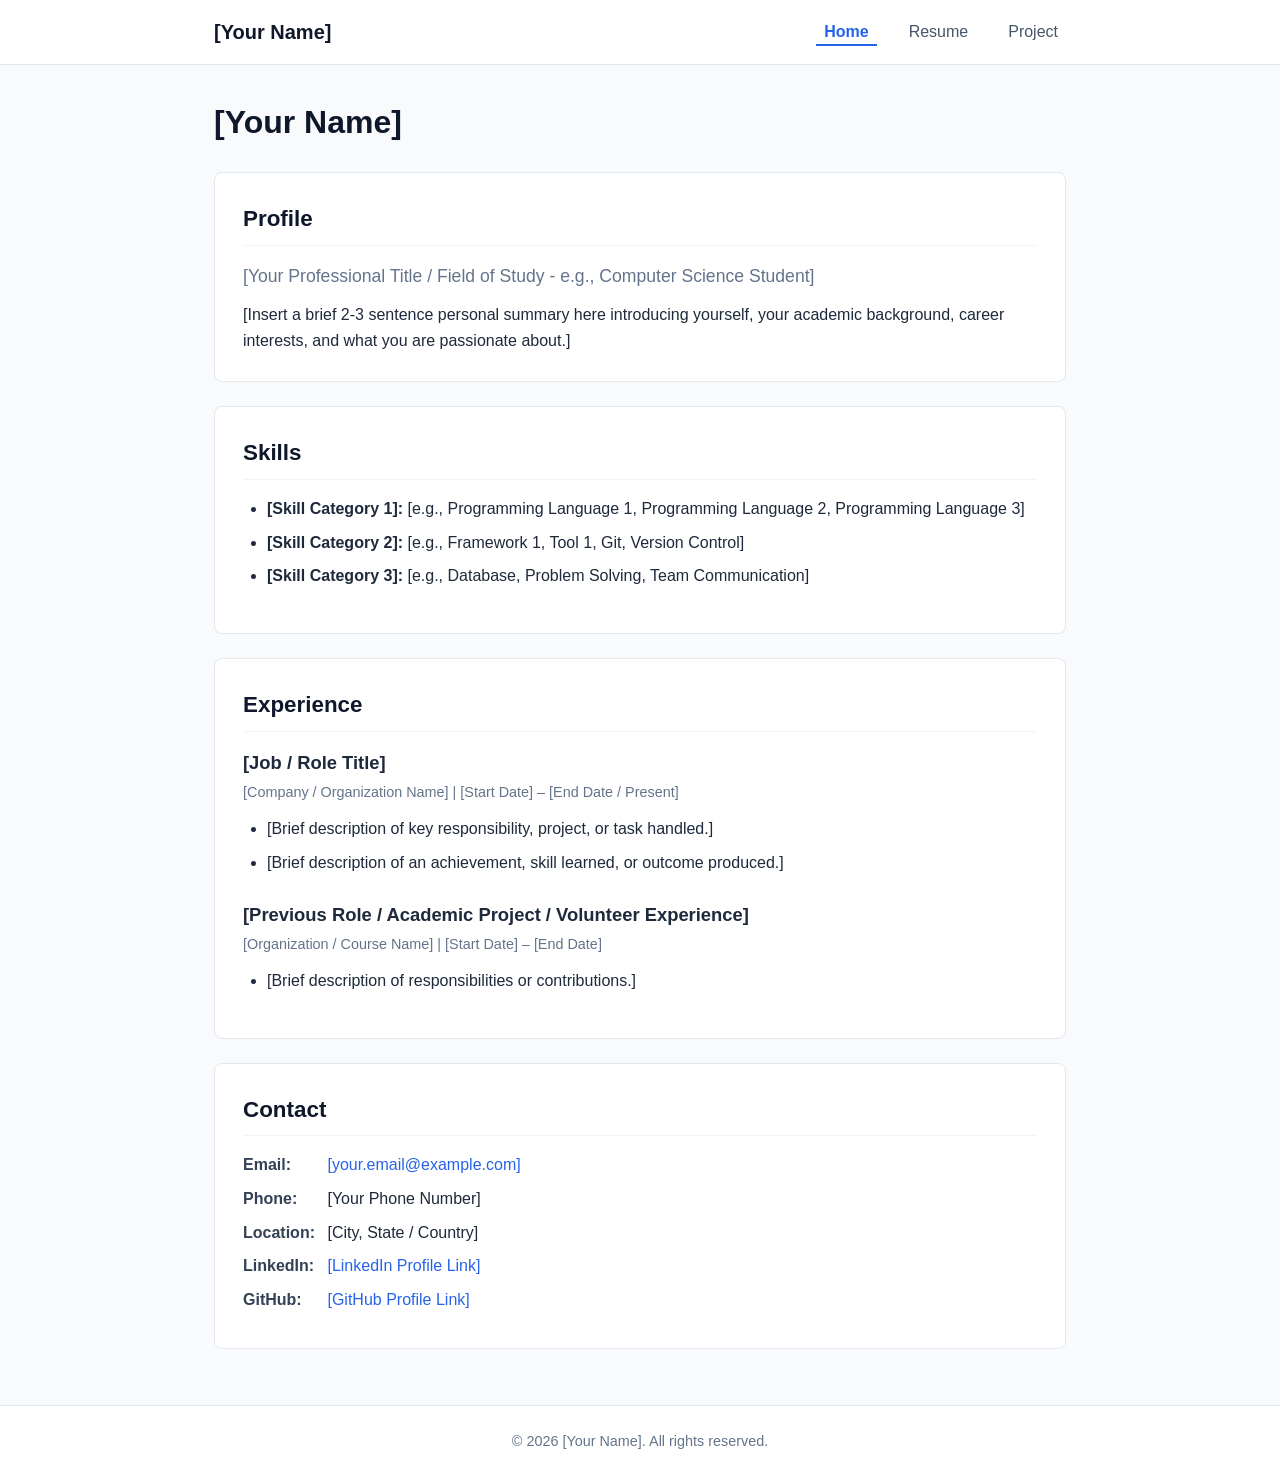
==== index.html @ 3ac66faf "Create initial website structure" ====
<!DOCTYPE html>
<html lang="en">
<head>
    <meta charset="UTF-8">
    <meta name="viewport" content="width=device-width, initial-scale=1.0">
    <meta name="description" content="Portfolio of [Your Name] - Professional portfolio featuring profile, skills, experience, and contact details.">
    <title>Home | [Your Name] Portfolio</title>
    <link rel="stylesheet" href="styles.css">
</head>
<body>

    <!-- Header & Navigation -->
    <header class="site-header">
        <div class="nav-container">
            <a href="index.html" class="site-title">[Your Name]</a>
            <nav class="navbar" aria-label="Main Navigation">
                <ul>
                    <li><a href="index.html" class="active">Home</a></li>
                    <li><a href="resume.html">Resume</a></li>
                    <li><a href="project.html">Project</a></li>
                </ul>
            </nav>
        </div>
    </header>

    <!-- Main Content -->
    <main class="container">
        <h1 class="page-title">[Your Name]</h1>

        <!-- Profile Section -->
        <section id="profile" class="section">
            <h2>Profile</h2>
            <p class="subtitle">[Your Professional Title / Field of Study - e.g., Computer Science Student]</p>
            <p>[Insert a brief 2-3 sentence personal summary here introducing yourself, your academic background, career interests, and what you are passionate about.]</p>
        </section>

        <!-- Skills Section -->
        <section id="skills" class="section">
            <h2>Skills</h2>
            <ul class="content-list">
                <li><strong>[Skill Category 1]:</strong> [e.g., Programming Language 1, Programming Language 2, Programming Language 3]</li>
                <li><strong>[Skill Category 2]:</strong> [e.g., Framework 1, Tool 1, Git, Version Control]</li>
                <li><strong>[Skill Category 3]:</strong> [e.g., Database, Problem Solving, Team Communication]</li>
            </ul>
        </section>

        <!-- Experience Section -->
        <section id="experience" class="section">
            <h2>Experience</h2>
            <div class="entry">
                <h3>[Job / Role Title]</h3>
                <p class="date-text">[Company / Organization Name] | [Start Date] &ndash; [End Date / Present]</p>
                <ul class="content-list">
                    <li>[Brief description of key responsibility, project, or task handled.]</li>
                    <li>[Brief description of an achievement, skill learned, or outcome produced.]</li>
                </ul>
            </div>
            <div class="entry">
                <h3>[Previous Role / Academic Project / Volunteer Experience]</h3>
                <p class="date-text">[Organization / Course Name] | [Start Date] &ndash; [End Date]</p>
                <ul class="content-list">
                    <li>[Brief description of responsibilities or contributions.]</li>
                </ul>
            </div>
        </section>

        <!-- Contact Section -->
        <section id="contact" class="section">
            <h2>Contact</h2>
            <ul class="contact-list">
                <li><strong>Email:</strong> <a href="mailto:your.email@example.com">[your.email@example.com]</a></li>
                <li><strong>Phone:</strong> [Your Phone Number]</li>
                <li><strong>Location:</strong> [City, State / Country]</li>
                <li><strong>LinkedIn:</strong> <a href="#">[LinkedIn Profile Link]</a></li>
                <li><strong>GitHub:</strong> <a href="#">[GitHub Profile Link]</a></li>
            </ul>
        </section>
    </main>

    <!-- Footer -->
    <footer class="site-footer">
        <p>&copy; 2026 [Your Name]. All rights reserved.</p>
    </footer>

</body>
</html>
---- styles.css ----
/* ==========================================================================
   Base Styles & Reset
   ========================================================================== */
* {
    box-sizing: border-box;
    margin: 0;
    padding: 0;
}

body {
    font-family: -apple-system, BlinkMacSystemFont, "Segoe UI", Roboto, "Helvetica Neue", Arial, sans-serif;
    line-height: 1.6;
    color: #1e293b;
    background-color: #f8fafc;
    min-height: 100vh;
    display: flex;
    flex-direction: column;
}

/* ==========================================================================
   Header & Navigation
   ========================================================================== */
.site-header {
    background-color: #ffffff;
    border-bottom: 1px solid #e2e8f0;
    position: sticky;
    top: 0;
}

.nav-container {
    max-width: 900px;
    margin: 0 auto;
    padding: 1rem 1.5rem;
    display: flex;
    justify-content: space-between;
    align-items: center;
}

.site-title {
    font-size: 1.25rem;
    font-weight: 700;
    color: #0f172a;
    text-decoration: none;
}

.navbar ul {
    list-style: none;
    display: flex;
    gap: 1.5rem;
}

.navbar a {
    text-decoration: none;
    color: #475569;
    font-weight: 500;
    padding: 0.25rem 0.5rem;
}

.navbar a:hover {
    color: #2563eb;
}

.navbar a.active {
    color: #2563eb;
    border-bottom: 2px solid #2563eb;
    font-weight: 600;
}

/* ==========================================================================
   Main Content Layout
   ========================================================================== */
.container {
    max-width: 900px;
    width: 100%;
    margin: 2rem auto;
    padding: 0 1.5rem;
    flex: 1;
}

.page-title {
    font-size: 2rem;
    font-weight: 700;
    color: #0f172a;
    margin-bottom: 1.5rem;
}

/* ==========================================================================
   Content Sections
   ========================================================================== */
.section {
    background-color: #ffffff;
    border: 1px solid #e2e8f0;
    border-radius: 8px;
    padding: 1.75rem;
    margin-bottom: 1.5rem;
}

.section h2 {
    font-size: 1.4rem;
    color: #0f172a;
    margin-bottom: 1rem;
    border-bottom: 1px solid #f1f5f9;
    padding-bottom: 0.5rem;
}

.section h3 {
    font-size: 1.15rem;
    color: #1e293b;
    margin-top: 1rem;
    margin-bottom: 0.25rem;
}

.subtitle {
    font-size: 1.1rem;
    color: #64748b;
    margin-bottom: 1rem;
}

.date-text {
    font-size: 0.9rem;
    color: #64748b;
    margin-bottom: 0.5rem;
}

.section p {
    margin-bottom: 0.75rem;
}

.section p:last-child {
    margin-bottom: 0;
}

/* ==========================================================================
   Lists & Items
   ========================================================================== */
.content-list {
    margin-left: 1.5rem;
    margin-bottom: 1rem;
}

.content-list li {
    margin-bottom: 0.5rem;
}

.entry {
    margin-bottom: 1.5rem;
}

.entry:last-child {
    margin-bottom: 0;
}

/* ==========================================================================
   Contact & Links
   ========================================================================== */
.contact-list {
    list-style: none;
}

.contact-list li {
    margin-bottom: 0.5rem;
}

.contact-list strong {
    color: #334155;
    display: inline-block;
    min-width: 80px;
}

.contact-list a,
.entry a {
    color: #2563eb;
    text-decoration: none;
}

.contact-list a:hover,
.entry a:hover {
    text-decoration: underline;
}

/* ==========================================================================
   Footer
   ========================================================================== */
.site-footer {
    background-color: #ffffff;
    border-top: 1px solid #e2e8f0;
    text-align: center;
    padding: 1.5rem;
    font-size: 0.9rem;
    color: #64748b;
    margin-top: auto;
}

/* ==========================================================================
   Responsive Design (Mobile)
   ========================================================================== */
@media (max-width: 600px) {
    .nav-container {
        flex-direction: column;
        gap: 0.75rem;
        align-items: flex-start;
    }

    .navbar ul {
        gap: 1rem;
    }

    .page-title {
        font-size: 1.6rem;
    }

    .section {
        padding: 1.25rem;
    }
}
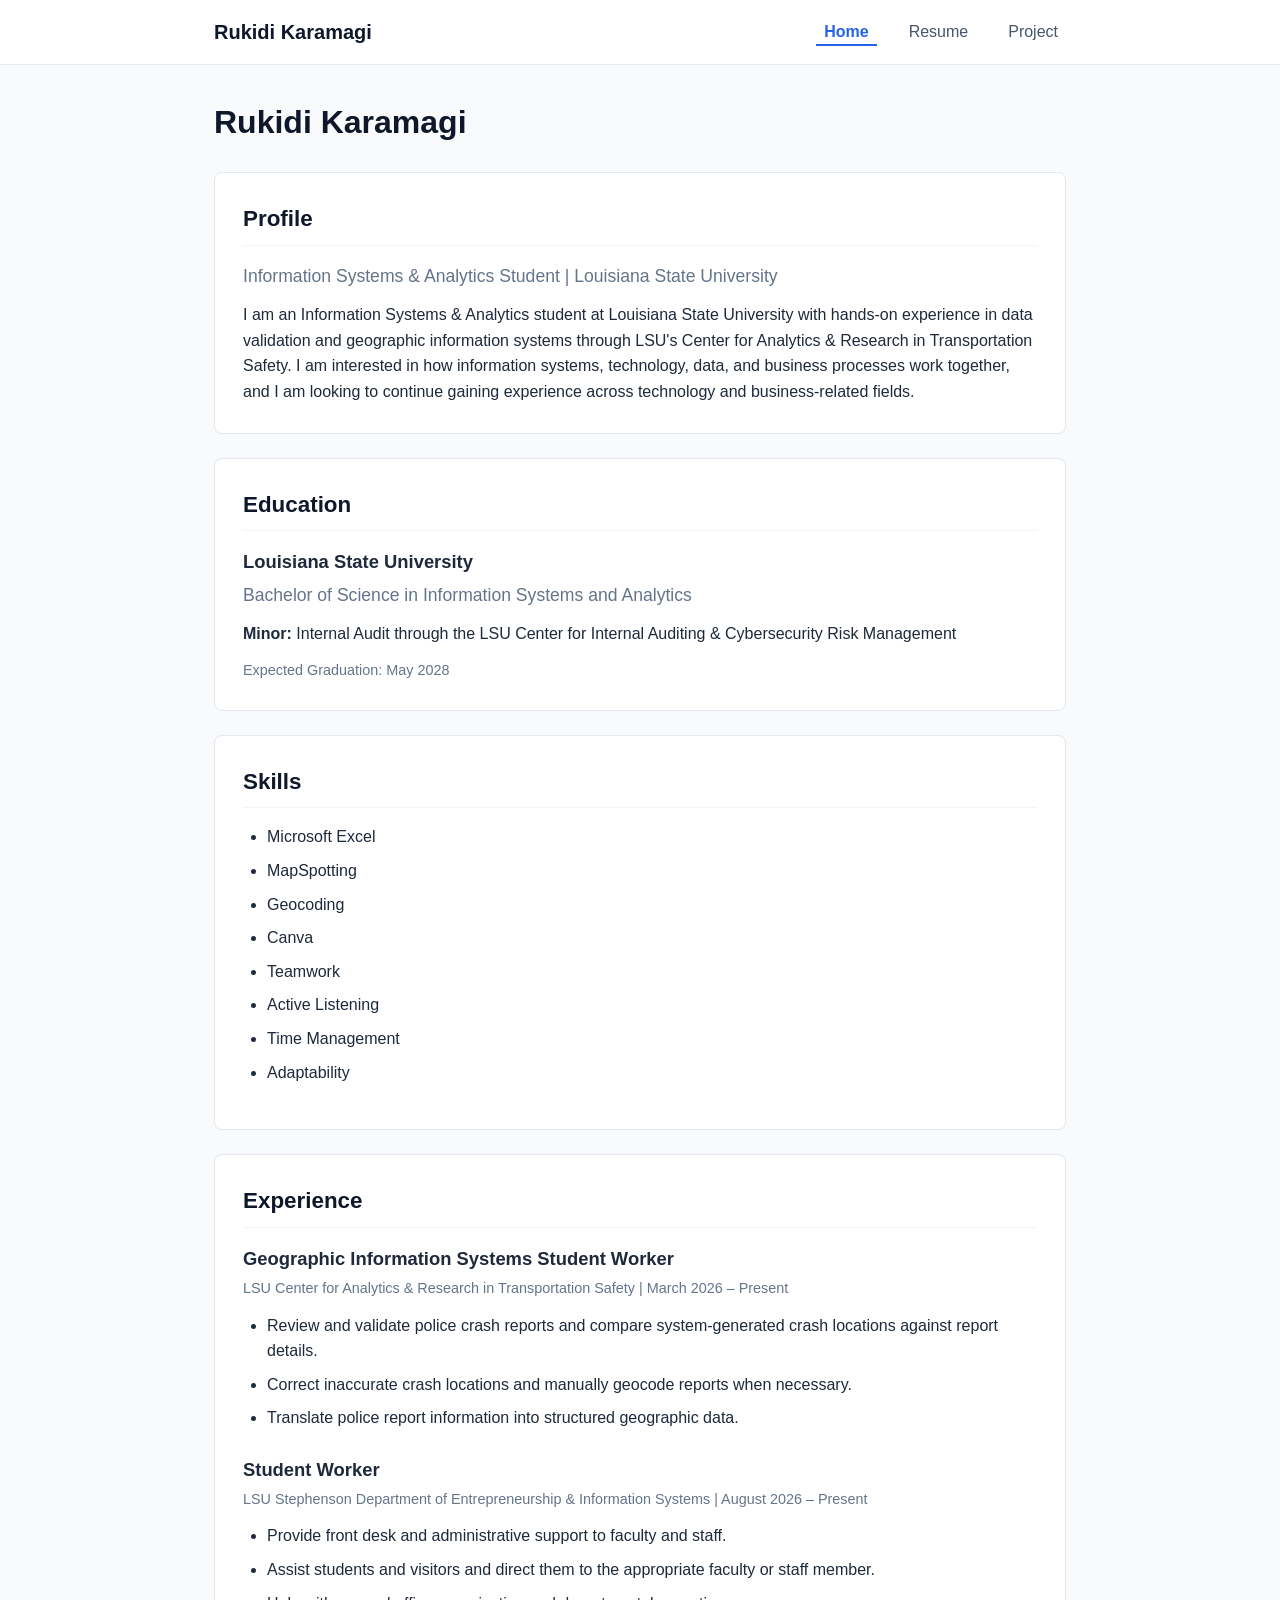
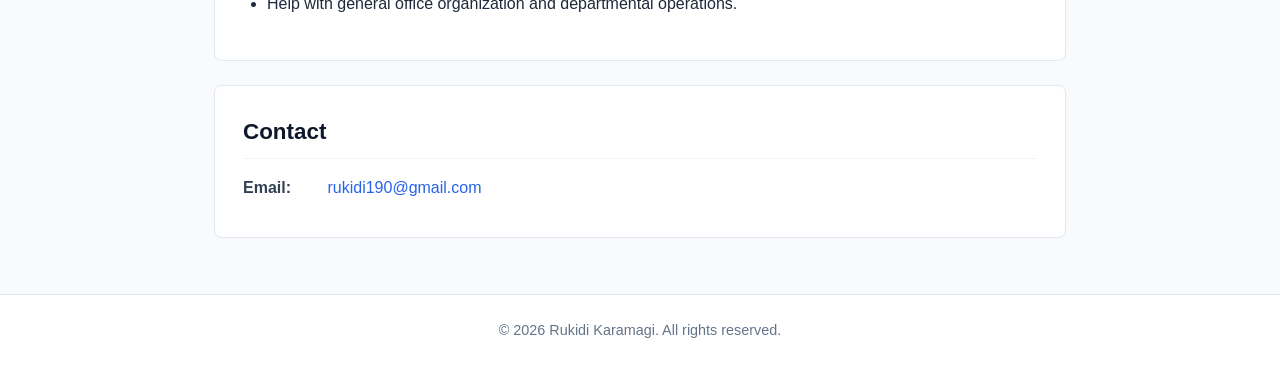
==== commit 1809bfe5: "Add personal profile and experience content" ====
--- a/index.html
+++ b/index.html
@@ -3,8 +3,8 @@
 <head>
     <meta charset="UTF-8">
     <meta name="viewport" content="width=device-width, initial-scale=1.0">
-    <meta name="description" content="Portfolio of [Your Name] - Professional portfolio featuring profile, skills, experience, and contact details.">
-    <title>Home | [Your Name] Portfolio</title>
+    <meta name="description" content="Portfolio of Rukidi Karamagi - Information Systems &amp; Analytics student at Louisiana State University.">
+    <title>Home | Rukidi Karamagi Portfolio</title>
     <link rel="stylesheet" href="styles.css">
 </head>
 <body>
@@ -12,7 +12,7 @@
     <!-- Header & Navigation -->
     <header class="site-header">
         <div class="nav-container">
-            <a href="index.html" class="site-title">[Your Name]</a>
+            <a href="index.html" class="site-title">Rukidi Karamagi</a>
             <nav class="navbar" aria-label="Main Navigation">
                 <ul>
                     <li><a href="index.html" class="active">Home</a></li>
@@ -25,22 +25,38 @@
 
     <!-- Main Content -->
     <main class="container">
-        <h1 class="page-title">[Your Name]</h1>
+        <h1 class="page-title">Rukidi Karamagi</h1>
 
         <!-- Profile Section -->
         <section id="profile" class="section">
             <h2>Profile</h2>
-            <p class="subtitle">[Your Professional Title / Field of Study - e.g., Computer Science Student]</p>
-            <p>[Insert a brief 2-3 sentence personal summary here introducing yourself, your academic background, career interests, and what you are passionate about.]</p>
+            <p class="subtitle">Information Systems &amp; Analytics Student | Louisiana State University</p>
+            <p>I am an Information Systems &amp; Analytics student at Louisiana State University with hands-on experience in data validation and geographic information systems through LSU's Center for Analytics &amp; Research in Transportation Safety. I am interested in how information systems, technology, data, and business processes work together, and I am looking to continue gaining experience across technology and business-related fields.</p>
+        </section>
+
+        <!-- Education Section -->
+        <section id="education" class="section">
+            <h2>Education</h2>
+            <div class="entry">
+                <h3>Louisiana State University</h3>
+                <p class="subtitle">Bachelor of Science in Information Systems and Analytics</p>
+                <p><strong>Minor:</strong> Internal Audit through the LSU Center for Internal Auditing &amp; Cybersecurity Risk Management</p>
+                <p class="date-text">Expected Graduation: May 2028</p>
+            </div>
         </section>
 
         <!-- Skills Section -->
         <section id="skills" class="section">
             <h2>Skills</h2>
             <ul class="content-list">
-                <li><strong>[Skill Category 1]:</strong> [e.g., Programming Language 1, Programming Language 2, Programming Language 3]</li>
-                <li><strong>[Skill Category 2]:</strong> [e.g., Framework 1, Tool 1, Git, Version Control]</li>
-                <li><strong>[Skill Category 3]:</strong> [e.g., Database, Problem Solving, Team Communication]</li>
+                <li>Microsoft Excel</li>
+                <li>MapSpotting</li>
+                <li>Geocoding</li>
+                <li>Canva</li>
+                <li>Teamwork</li>
+                <li>Active Listening</li>
+                <li>Time Management</li>
+                <li>Adaptability</li>
             </ul>
         </section>
 
@@ -48,18 +64,21 @@
         <section id="experience" class="section">
             <h2>Experience</h2>
             <div class="entry">
-                <h3>[Job / Role Title]</h3>
-                <p class="date-text">[Company / Organization Name] | [Start Date] &ndash; [End Date / Present]</p>
+                <h3>Geographic Information Systems Student Worker</h3>
+                <p class="date-text">LSU Center for Analytics &amp; Research in Transportation Safety | March 2026 &ndash; Present</p>
                 <ul class="content-list">
-                    <li>[Brief description of key responsibility, project, or task handled.]</li>
-                    <li>[Brief description of an achievement, skill learned, or outcome produced.]</li>
+                    <li>Review and validate police crash reports and compare system-generated crash locations against report details.</li>
+                    <li>Correct inaccurate crash locations and manually geocode reports when necessary.</li>
+                    <li>Translate police report information into structured geographic data.</li>
                 </ul>
             </div>
             <div class="entry">
-                <h3>[Previous Role / Academic Project / Volunteer Experience]</h3>
-                <p class="date-text">[Organization / Course Name] | [Start Date] &ndash; [End Date]</p>
+                <h3>Student Worker</h3>
+                <p class="date-text">LSU Stephenson Department of Entrepreneurship &amp; Information Systems | August 2026 &ndash; Present</p>
                 <ul class="content-list">
-                    <li>[Brief description of responsibilities or contributions.]</li>
+                    <li>Provide front desk and administrative support to faculty and staff.</li>
+                    <li>Assist students and visitors and direct them to the appropriate faculty or staff member.</li>
+                    <li>Help with general office organization and departmental operations.</li>
                 </ul>
             </div>
         </section>
@@ -68,18 +87,14 @@
         <section id="contact" class="section">
             <h2>Contact</h2>
             <ul class="contact-list">
-                <li><strong>Email:</strong> <a href="mailto:your.email@example.com">[your.email@example.com]</a></li>
-                <li><strong>Phone:</strong> [Your Phone Number]</li>
-                <li><strong>Location:</strong> [City, State / Country]</li>
-                <li><strong>LinkedIn:</strong> <a href="#">[LinkedIn Profile Link]</a></li>
-                <li><strong>GitHub:</strong> <a href="#">[GitHub Profile Link]</a></li>
+                <li><strong>Email:</strong> <a href="mailto:rukidi190@gmail.com">rukidi190@gmail.com</a></li>
             </ul>
         </section>
     </main>
 
     <!-- Footer -->
     <footer class="site-footer">
-        <p>&copy; 2026 [Your Name]. All rights reserved.</p>
+        <p>&copy; 2026 Rukidi Karamagi. All rights reserved.</p>
     </footer>
 
 </body>
